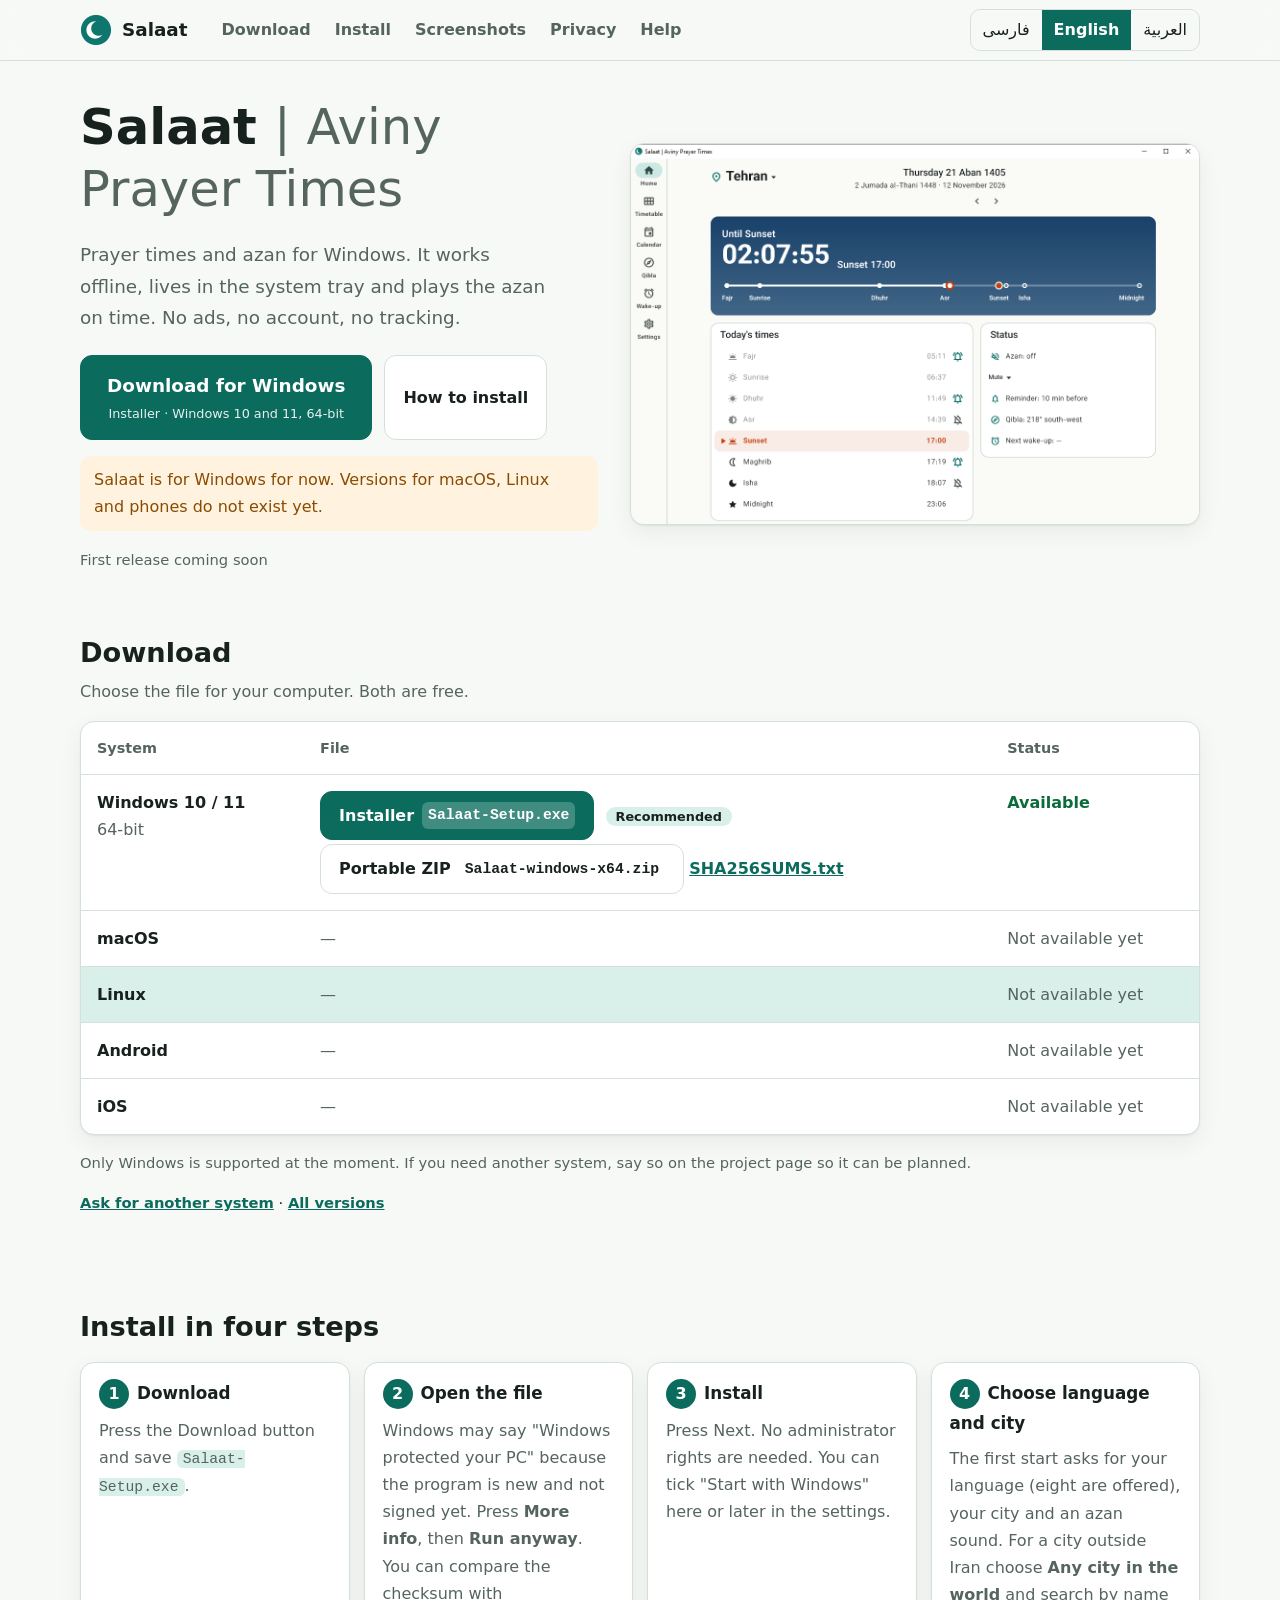
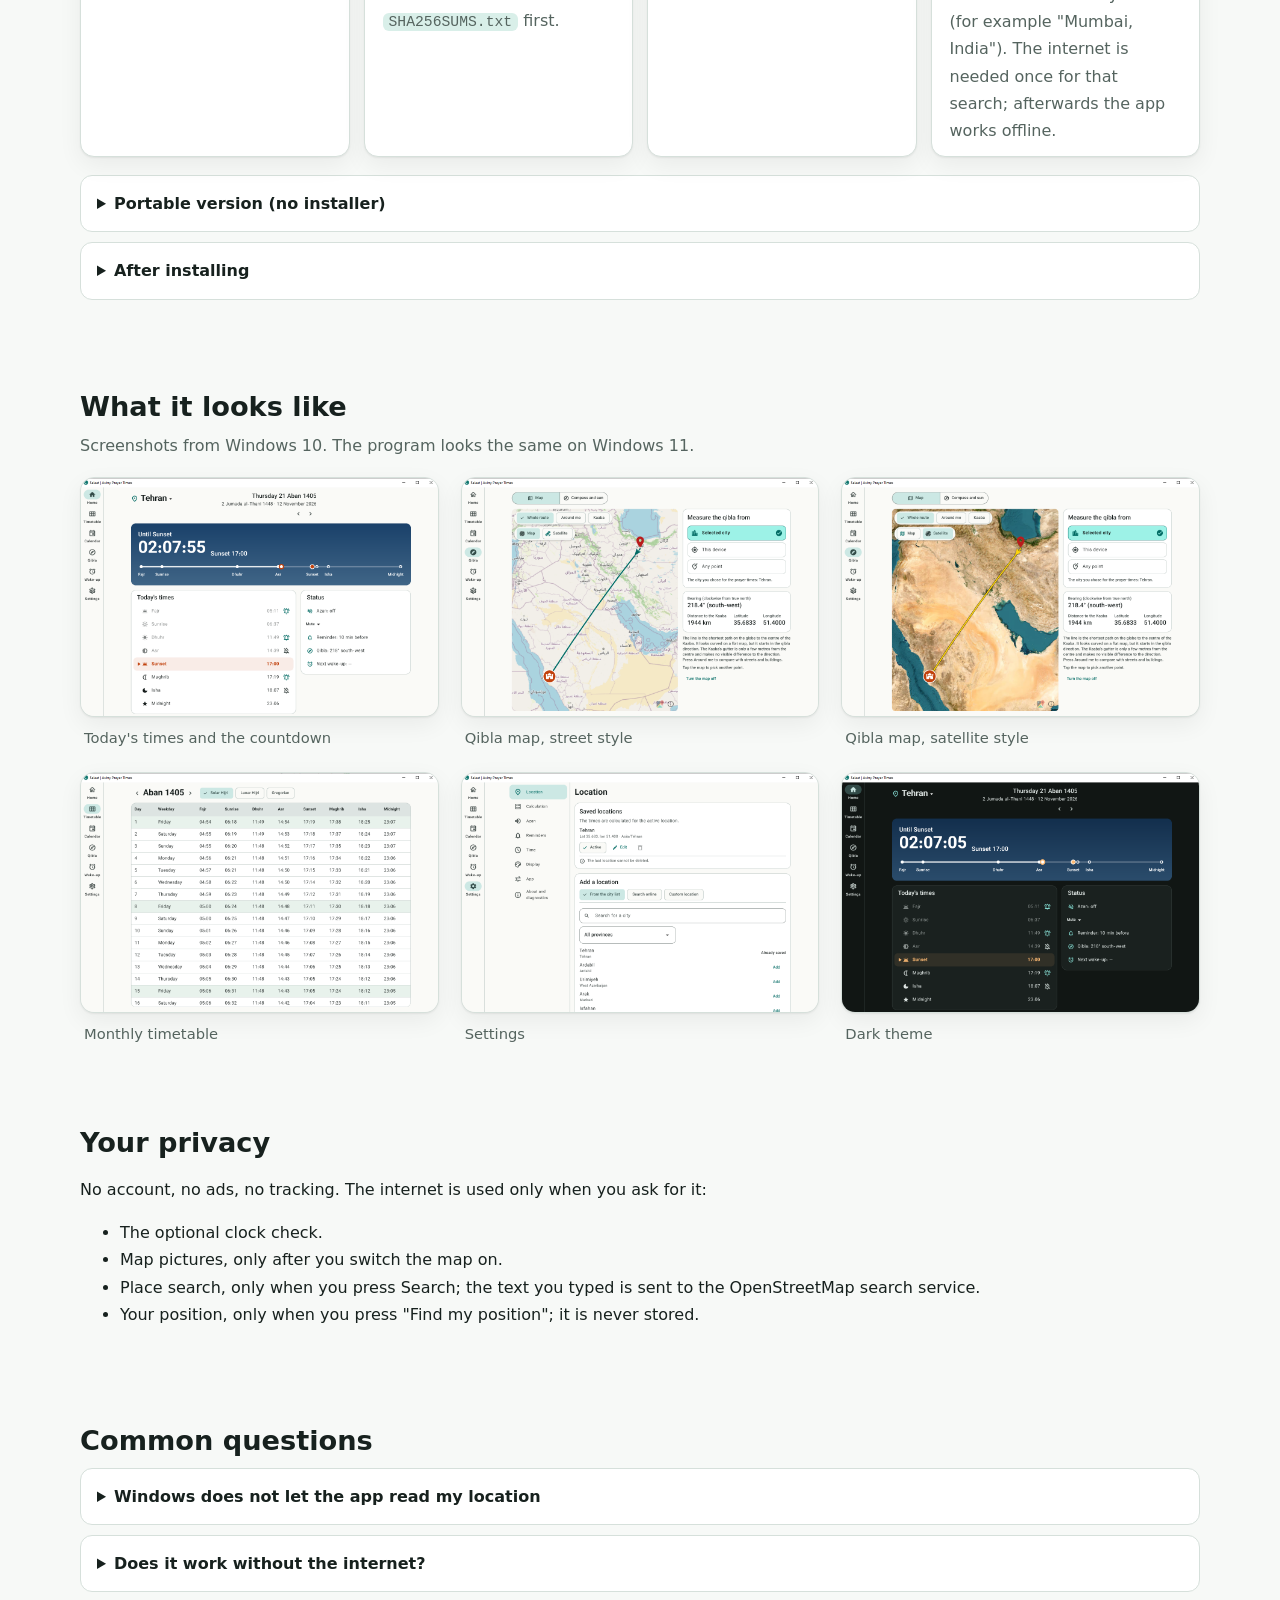
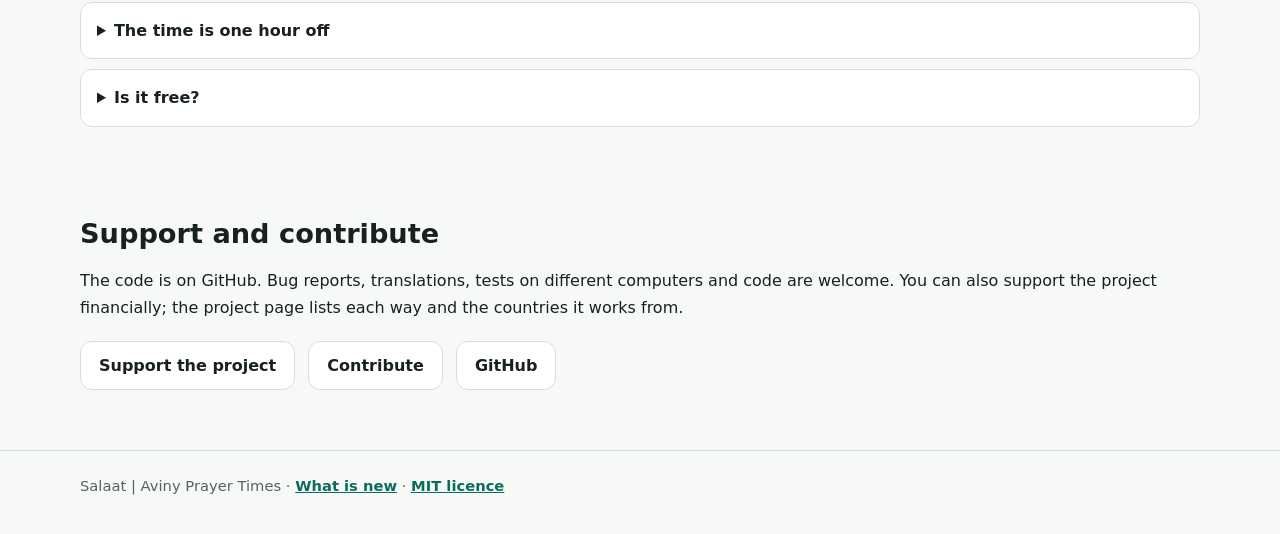
==== site/index.html @ 347e8bc8 "Prepare the first release: place search, eight languages, satellite map, About page, release pipelin" ====
<!doctype html>
<html lang="en" dir="ltr">
<head>
  <meta charset="utf-8">
  <meta name="viewport" content="width=device-width, initial-scale=1">
  <title>Salaat | Aviny Prayer Times</title>
  <meta name="description" content="Prayer times and azan for Windows. Offline, no ads, no account. فارسی · English · العربية">
  <meta name="color-scheme" content="light dark">
  <link rel="icon" href="img/icon.png" type="image/png">
  <link rel="stylesheet" href="style.css">
</head>
<body>
  <header class="top">
    <div class="wrap top-row">
      <a class="brand" href="#top"><img src="img/icon.png" alt="" width="32" height="32"><span>Salaat</span></a>
      <nav aria-label="Sections">
        <a href="#download" data-i18n="nav.download">Download</a>
        <a href="#install" data-i18n="nav.install">Install</a>
        <a href="#screens" data-i18n="nav.screens">Screenshots</a>
        <a href="#privacy" data-i18n="nav.privacy">Privacy</a>
        <a href="#help" data-i18n="nav.help">Help</a>
      </nav>
      <div class="langs" role="group" aria-label="Language">
        <button type="button" data-lang="fa" lang="fa">فارسی</button>
        <button type="button" data-lang="en" lang="en">English</button>
        <button type="button" data-lang="ar" lang="ar">العربية</button>
      </div>
    </div>
  </header>

  <main id="top">
    <section class="hero">
      <div class="wrap hero-grid">
        <div>
          <h1>Salaat <span class="light">| Aviny Prayer Times</span></h1>
          <p class="lead" data-i18n="hero.lead">Prayer times and azan for Windows. It works offline, lives in the system tray and plays the azan on time. No ads, no account, no tracking.</p>
          <div class="cta">
            <a class="btn primary big" id="main-download" href="#download">
              <span id="main-download-label" data-i18n="hero.download">Download for Windows</span>
              <small id="main-download-sub" data-i18n="hero.sub">Installer · Windows 10 and 11, 64-bit</small>
            </a>
            <a class="btn" href="#install" data-i18n="hero.how">How to install</a>
          </div>
          <p class="notice" id="os-note" hidden data-i18n="hero.osnote">Salaat is for Windows for now. Versions for macOS, Linux and phones do not exist yet.</p>
          <p class="meta"><span id="version-line"></span></p>
        </div>
        <figure class="shot hero-shot">
          <img id="hero-image" src="img/home-en.png" alt="" width="1184" height="792">
        </figure>
      </div>
    </section>

    <section id="download" class="wrap">
      <h2 data-i18n="dl.title">Download</h2>
      <p class="sub" data-i18n="dl.sub">Choose the file for your computer. Both are free.</p>
      <div class="table-wrap">
        <table>
          <thead>
            <tr>
              <th data-i18n="dl.os">System</th>
              <th data-i18n="dl.file">File</th>
              <th data-i18n="dl.status">Status</th>
            </tr>
          </thead>
          <tbody>
            <tr class="os-windows">
              <td><strong>Windows 10 / 11</strong><br><span class="muted">64-bit</span></td>
              <td>
                <a class="btn primary" data-asset="Salaat-Setup.exe" href="#"><span data-i18n="dl.installer">Installer</span> <code>Salaat-Setup.exe</code></a>
                <span class="tag" data-i18n="dl.recommended">Recommended</span><br>
                <a class="btn" data-asset="Salaat-windows-x64.zip" href="#"><span data-i18n="dl.portable">Portable ZIP</span> <code>Salaat-windows-x64.zip</code></a>
                <a class="link" data-asset="SHA256SUMS.txt" href="#">SHA256SUMS.txt</a>
              </td>
              <td><span class="ok" data-i18n="dl.available">Available</span></td>
            </tr>
            <tr class="os-mac"><td><strong>macOS</strong></td><td class="muted">—</td><td><span class="soon" data-i18n="dl.soon">Not available yet</span></td></tr>
            <tr class="os-linux"><td><strong>Linux</strong></td><td class="muted">—</td><td><span class="soon" data-i18n="dl.soon2">Not available yet</span></td></tr>
            <tr class="os-android"><td><strong>Android</strong></td><td class="muted">—</td><td><span class="soon" data-i18n="dl.soon3">Not available yet</span></td></tr>
            <tr class="os-ios"><td><strong>iOS</strong></td><td class="muted">—</td><td><span class="soon" data-i18n="dl.soon4">Not available yet</span></td></tr>
          </tbody>
        </table>
      </div>
      <p class="muted small" data-i18n="dl.note">Only Windows is supported at the moment. If you need another system, say so on the project page so it can be planned.</p>
      <p class="small"><a class="link" href="https://github.com/Amin-Mashayekhan/Salaat-Aviny-Prayer-Times/issues" data-i18n="dl.request">Ask for another system</a> ·
        <a class="link" href="https://github.com/Amin-Mashayekhan/Salaat-Aviny-Prayer-Times/releases" data-i18n="dl.all">All versions</a></p>
    </section>

    <section id="install" class="wrap">
      <h2 data-i18n="in.title">Install in four steps</h2>
      <ol class="steps">
        <li><strong data-i18n="in.s1t">Download</strong><p data-i18n="in.s1">Press the Download button and save <code>Salaat-Setup.exe</code>.</p></li>
        <li><strong data-i18n="in.s2t">Open the file</strong><p data-i18n="in.s2">Windows may say "Windows protected your PC" because the program is new and not signed yet. Press <b>More info</b>, then <b>Run anyway</b>. You can compare the checksum with <code>SHA256SUMS.txt</code> first.</p></li>
        <li><strong data-i18n="in.s3t">Install</strong><p data-i18n="in.s3">Press Next. No administrator rights are needed. You can tick "Start with Windows" here or later in the settings.</p></li>
        <li><strong data-i18n="in.s4t">Choose language and city</strong><p data-i18n="in.s4">The first start asks for your language (eight are offered), your city and an azan sound. For a city outside Iran choose <b>Any city in the world</b> and search by name (for example "Mumbai, India"). The internet is needed once for that search; afterwards the app works offline.</p></li>
      </ol>
      <details class="more">
        <summary data-i18n="in.portable">Portable version (no installer)</summary>
        <p data-i18n="in.portablebody">Download <code>Salaat-windows-x64.zip</code>, extract it to any folder and run <code>salaat.exe</code>. Settings are kept in <code>%APPDATA%\Salaat\Salaat</code>.</p>
      </details>
      <details class="more">
        <summary data-i18n="in.after">After installing</summary>
        <ul data-i18n-html="in.afterlist">
          <li>The tray icon (near the clock) keeps Salaat running. Close the window and it stays there to play the azan.</li>
          <li>Qibla page: the map shows the shortest path to the Kaaba, in street or satellite style. The compass tab works without the internet.</li>
          <li>To uninstall: Settings > Apps > Salaat. You are asked whether to keep your settings.</li>
        </ul>
      </details>
    </section>

    <section id="screens" class="wrap">
      <h2 data-i18n="sc.title">What it looks like</h2>
      <p class="sub" data-i18n="sc.sub">Screenshots from Windows 10. The program looks the same on Windows 11.</p>
      <div class="gallery" id="gallery"></div>
    </section>

    <section id="privacy" class="wrap">
      <h2 data-i18n="pv.title">Your privacy</h2>
      <p data-i18n="pv.lead">No account, no ads, no tracking. The internet is used only when you ask for it:</p>
      <ul data-i18n-html="pv.list">
        <li>The optional clock check.</li>
        <li>Map pictures, only after you switch the map on.</li>
        <li>Place search, only when you press Search; the text you typed is sent to OpenStreetMap's search service.</li>
        <li>Your position, only when you press "Find my position"; it is never stored.</li>
      </ul>
    </section>

    <section id="help" class="wrap">
      <h2 data-i18n="hp.title">Common questions</h2>
      <details class="more"><summary data-i18n="hp.q1">Windows does not let the app read my location</summary>
        <p data-i18n="hp.a1">Open Settings > Privacy and security > Location. Turn on <b>Location services</b> and <b>Let desktop apps access your location</b> (Windows 10: Allow desktop apps to access your location). The app has a button that opens this page.</p></details>
      <details class="more"><summary data-i18n="hp.q2">Does it work without the internet?</summary>
        <p data-i18n="hp.a2">Yes. Times, azan, calendars and the compass work offline. Only the map pictures and the place search need the internet.</p></details>
      <details class="more"><summary data-i18n="hp.q3">The time is one hour off</summary>
        <p data-i18n="hp.a3">Iran has had no daylight saving since 2022 and the app never adds an hour on its own. Check that the Windows time zone is right and open Settings > Time in the app for details.</p></details>
      <details class="more"><summary data-i18n="hp.q4">Is it free?</summary>
        <p data-i18n="hp.a4">Yes, and nothing is locked. If you want to support the work, the About page of the app and the project page explain how.</p></details>
    </section>

    <section class="wrap support">
      <h2 data-i18n="sp.title">Support and contribute</h2>
      <p data-i18n="sp.body">The code is on GitHub. Bug reports, translations, tests on different computers and code are welcome. You can also support the project financially; the project page lists each way and the countries it works from.</p>
      <p><a class="btn" href="https://github.com/Amin-Mashayekhan/Salaat-Aviny-Prayer-Times#support-the-project" data-i18n="sp.support">Support the project</a>
         <a class="btn" href="https://github.com/Amin-Mashayekhan/Salaat-Aviny-Prayer-Times/blob/main/CONTRIBUTING.md" data-i18n="sp.contribute">Contribute</a>
         <a class="btn" href="https://github.com/Amin-Mashayekhan/Salaat-Aviny-Prayer-Times" >GitHub</a></p>
    </section>
  </main>

  <footer class="foot">
    <div class="wrap">
      <span>Salaat | Aviny Prayer Times</span> ·
      <a class="link" href="https://github.com/Amin-Mashayekhan/Salaat-Aviny-Prayer-Times/blob/main/CHANGELOG.md" data-i18n="ft.changes">What is new</a> ·
      <a class="link" href="https://github.com/Amin-Mashayekhan/Salaat-Aviny-Prayer-Times/blob/main/LICENSE" data-i18n="ft.licence">MIT licence</a>
    </div>
  </footer>

  <script src="strings.js"></script>
  <script src="app.js"></script>
</body>
</html>
---- site/style.css ----
:root {
  --bg: #f7f9f7;
  --card: #ffffff;
  --text: #17211e;
  --muted: #55645f;
  --line: #d6e0db;
  --brand: #0b6b5d;
  --brand-ink: #ffffff;
  --brand-soft: #d9efe9;
  --warn: #8a4b00;
  --warn-bg: #fff3e0;
  --ok: #0b6b3a;
  --radius: 14px;
  --shadow: 0 1px 2px rgba(0, 0, 0, .06), 0 8px 24px rgba(0, 0, 0, .06);
}

@media (prefers-color-scheme: dark) {
  :root {
    --bg: #101614;
    --card: #17201d;
    --text: #e8f0ed;
    --muted: #a3b3ad;
    --line: #2a3733;
    --brand: #4fc3ae;
    --brand-ink: #06201b;
    --brand-soft: #1d3a34;
    --warn: #ffcc80;
    --warn-bg: #3a2a10;
    --ok: #7ee2a8;
    --shadow: 0 1px 2px rgba(0, 0, 0, .5), 0 8px 24px rgba(0, 0, 0, .35);
  }
}

* { box-sizing: border-box; }
html { scroll-behavior: smooth; scroll-padding-top: 76px; }
body {
  margin: 0;
  background: var(--bg);
  color: var(--text);
  font: 16px/1.7 "Segoe UI", Tahoma, "Noto Sans Arabic", "Noto Sans", system-ui, sans-serif;
  -webkit-text-size-adjust: 100%;
}
.wrap { width: min(1120px, 100% - 32px); margin-inline: auto; }
a { color: var(--brand); }
code { background: var(--brand-soft); padding: 1px 6px; border-radius: 6px; font-size: .92em; direction: ltr; unicode-bidi: isolate; }
h1, h2 { line-height: 1.25; }
h1 { font-size: clamp(2rem, 5vw, 3.1rem); margin: 0 0 12px; }
h1 .light { font-weight: 400; color: var(--muted); }
h2 { font-size: 1.7rem; margin: 0 0 8px; }
section { padding: 40px 0; }
.sub { color: var(--muted); margin-top: 0; }
.muted { color: var(--muted); }
.small { font-size: .92rem; }
.link { font-weight: 600; }

/* header */
.top { position: sticky; top: 0; z-index: 10; background: color-mix(in srgb, var(--bg) 88%, transparent); backdrop-filter: blur(8px); border-bottom: 1px solid var(--line); }
.top-row { display: flex; align-items: center; gap: 16px; min-height: 60px; flex-wrap: wrap; }
.brand { display: inline-flex; align-items: center; gap: 10px; font-weight: 700; text-decoration: none; color: var(--text); font-size: 1.15rem; }
.top nav { display: flex; gap: 4px; flex-wrap: wrap; margin-inline-start: 8px; }
.top nav a { padding: 6px 10px; border-radius: 8px; text-decoration: none; color: var(--muted); font-weight: 600; }
.top nav a:hover { background: var(--brand-soft); color: var(--text); }
.langs { margin-inline-start: auto; display: flex; border: 1px solid var(--line); border-radius: 10px; overflow: hidden; }
.langs button { font: inherit; border: 0; background: transparent; color: var(--text); padding: 6px 12px; cursor: pointer; }
.langs button[aria-pressed="true"] { background: var(--brand); color: var(--brand-ink); font-weight: 700; }
.langs button:focus-visible, .btn:focus-visible, a:focus-visible, summary:focus-visible { outline: 3px solid var(--brand); outline-offset: 2px; }

/* hero */
.hero { padding: 36px 0 24px; }
.hero-grid { display: grid; grid-template-columns: 1fr 1.1fr; gap: 32px; align-items: center; }
.lead { font-size: 1.15rem; color: var(--muted); max-width: 40ch; }
.cta { display: flex; flex-wrap: wrap; gap: 12px; margin: 22px 0 10px; }
.btn { display: inline-flex; flex-direction: column; align-items: center; justify-content: center; gap: 2px; padding: 10px 18px; border-radius: 12px; border: 1px solid var(--line); background: var(--card); color: var(--text); text-decoration: none; font-weight: 600; min-height: 44px; }
.btn:hover { border-color: var(--brand); }
.btn.primary { background: var(--brand); color: var(--brand-ink); border-color: var(--brand); }
.btn.big { padding: 14px 26px; font-size: 1.15rem; }
.btn small { font-weight: 400; opacity: .9; font-size: .8rem; }
.btn code { background: rgba(255, 255, 255, .22); color: inherit; }
.notice { background: var(--warn-bg); color: var(--warn); padding: 10px 14px; border-radius: 10px; }
.meta { color: var(--muted); font-size: .92rem; margin: 6px 0 0; }
.shot { margin: 0; }
.shot img { width: 100%; height: auto; display: block; border-radius: var(--radius); border: 1px solid var(--line); box-shadow: var(--shadow); background: var(--card); }
.shot figcaption { color: var(--muted); font-size: .92rem; padding: 8px 4px 0; }

/* download table */
.table-wrap { overflow-x: auto; background: var(--card); border: 1px solid var(--line); border-radius: var(--radius); box-shadow: var(--shadow); }
table { border-collapse: collapse; width: 100%; min-width: 560px; }
th, td { padding: 14px 16px; text-align: start; vertical-align: top; border-bottom: 1px solid var(--line); }
tbody tr:last-child td { border-bottom: 0; }
th { color: var(--muted); font-size: .9rem; }
tr.me { background: var(--brand-soft); }
td .btn { flex-direction: row; gap: 8px; margin: 2px 0; }
.tag { background: var(--brand-soft); color: var(--text); border-radius: 999px; padding: 2px 10px; font-size: .8rem; font-weight: 700; margin-inline-start: 6px; }
.ok { color: var(--ok); font-weight: 700; }
.soon { color: var(--muted); }

/* install */
.steps { list-style: none; counter-reset: s; padding: 0; margin: 18px 0; display: grid; gap: 14px; grid-template-columns: repeat(auto-fit, minmax(240px, 1fr)); }
.steps li { counter-increment: s; background: var(--card); border: 1px solid var(--line); border-radius: var(--radius); padding: 16px 18px 12px; position: relative; box-shadow: var(--shadow); }
.steps li::before { content: counter(s); display: inline-grid; place-items: center; width: 30px; height: 30px; border-radius: 50%; background: var(--brand); color: var(--brand-ink); font-weight: 700; margin-inline-end: 8px; }
.steps strong { font-size: 1.05rem; }
.steps p { margin: 8px 0 0; color: var(--muted); }
details.more { background: var(--card); border: 1px solid var(--line); border-radius: 12px; padding: 4px 16px; margin: 10px 0; }
details.more summary { cursor: pointer; font-weight: 700; padding: 10px 0; }
details.more p, details.more ul { margin: 0 0 12px; color: var(--muted); }

/* gallery */
.gallery { display: grid; grid-template-columns: repeat(auto-fill, minmax(320px, 1fr)); gap: 22px; margin-top: 18px; }

.support { text-align: start; }
.support .btn { display: inline-flex; flex-direction: row; margin: 4px 4px 4px 0; margin-inline: 0 8px; }
.foot { border-top: 1px solid var(--line); padding: 22px 0 36px; color: var(--muted); font-size: .92rem; }

@media (max-width: 820px) {
  .hero-grid { grid-template-columns: 1fr; }
  .top-row { padding-block: 8px; }
  .top nav { order: 3; width: 100%; margin: 0; }
  .gallery { grid-template-columns: 1fr; }
}
@media (prefers-reduced-motion: reduce) { html { scroll-behavior: auto; } }
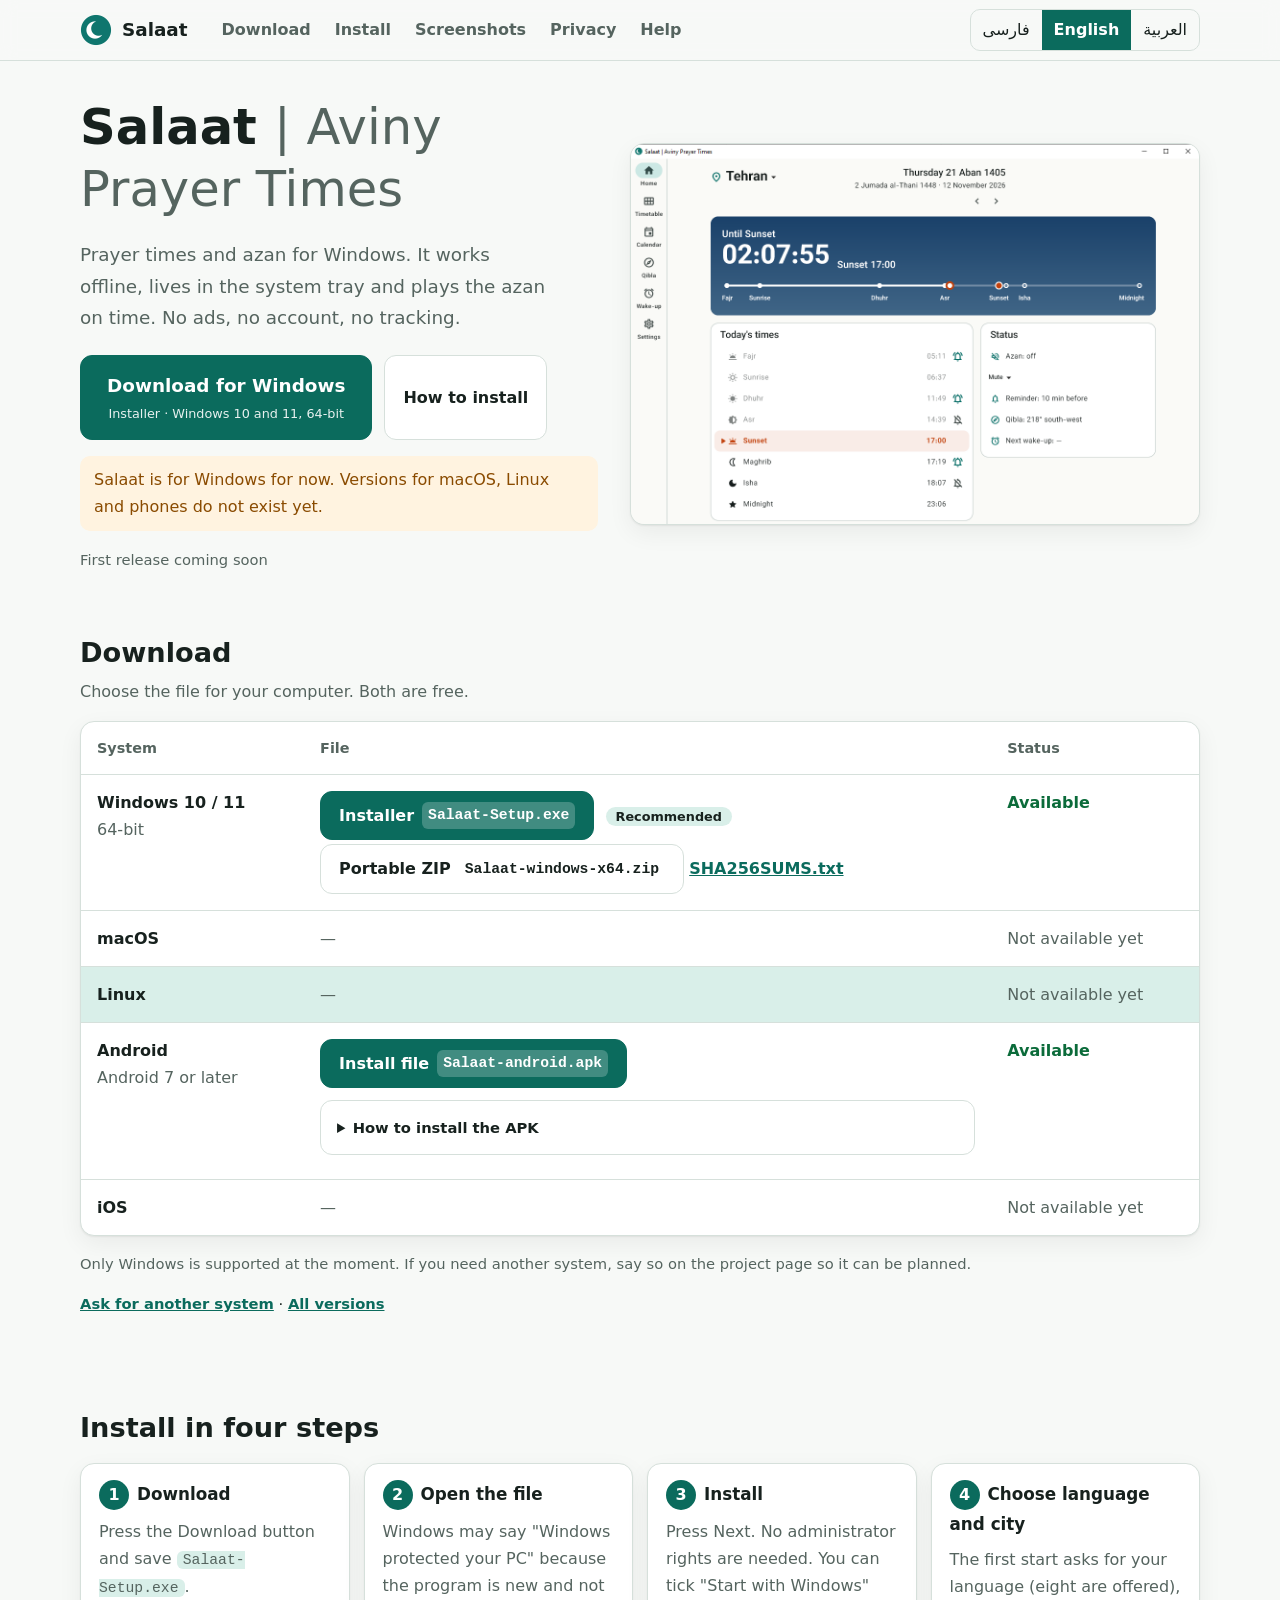
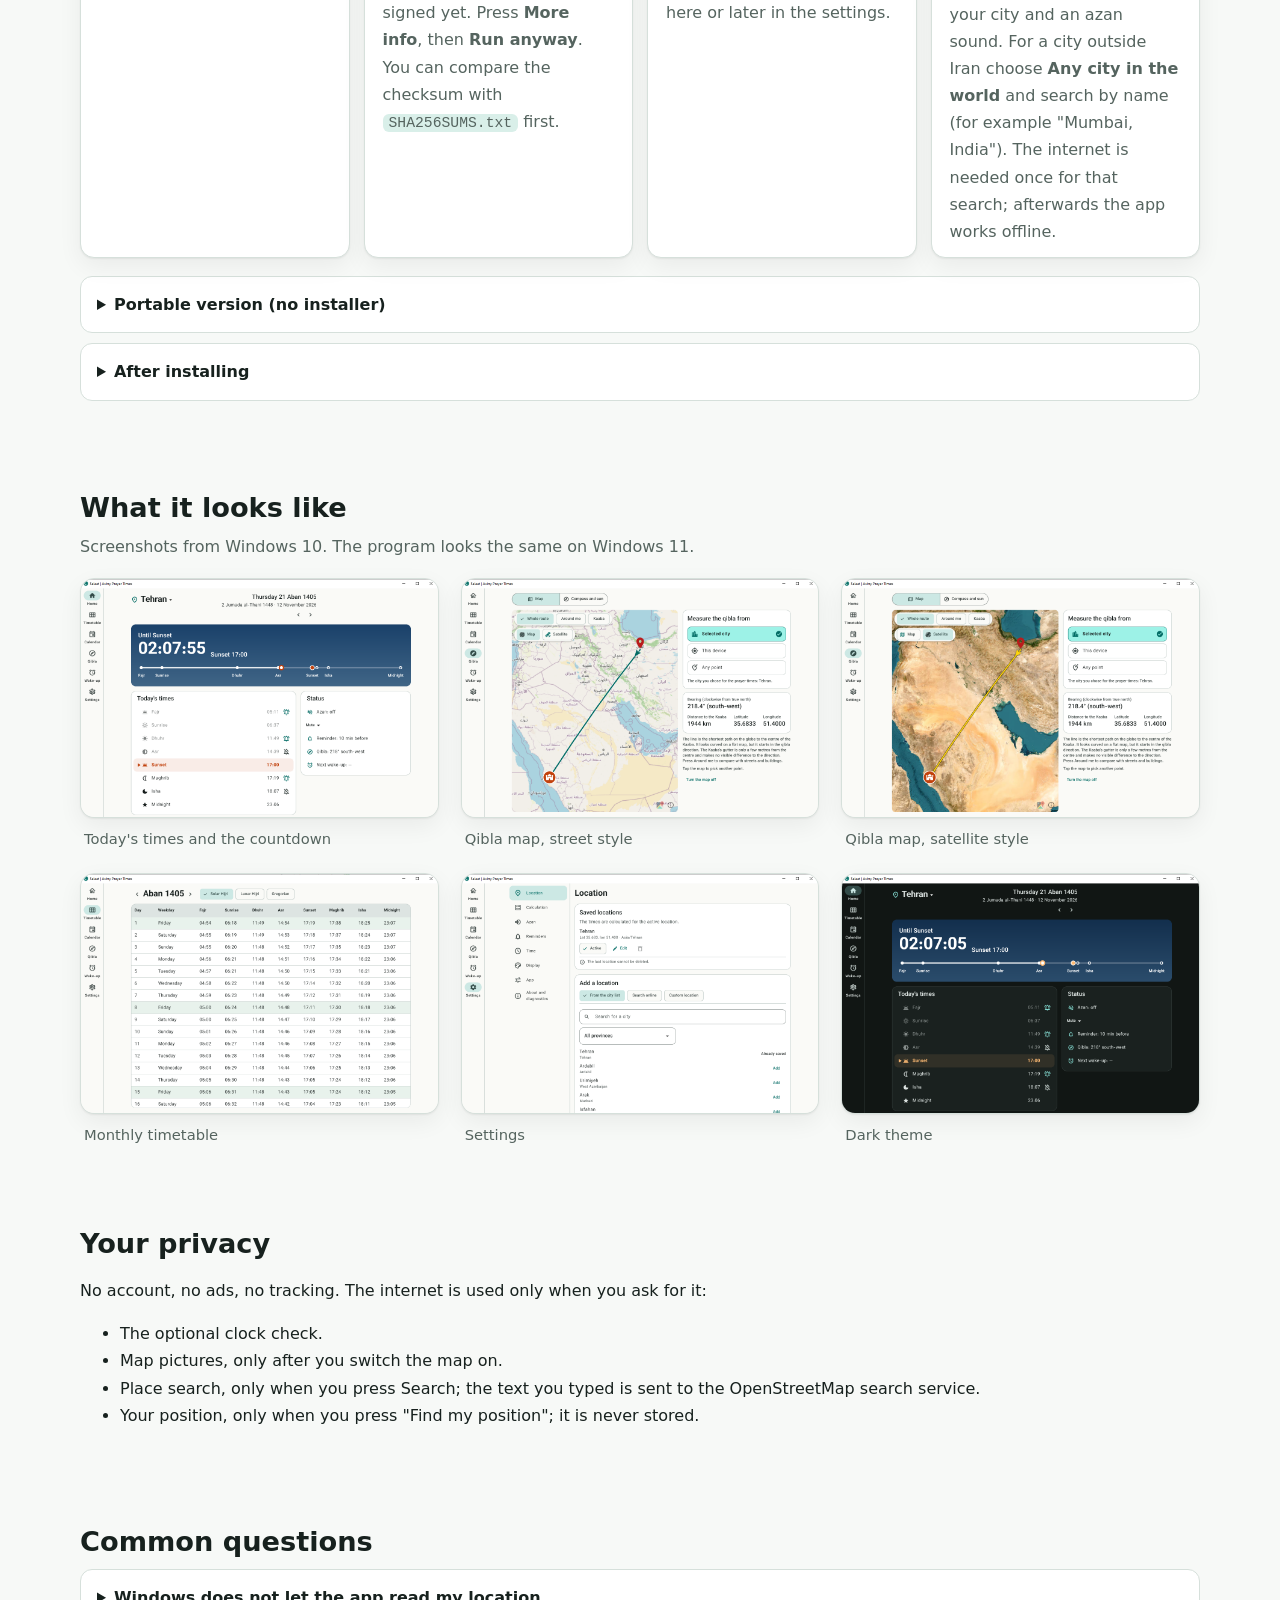
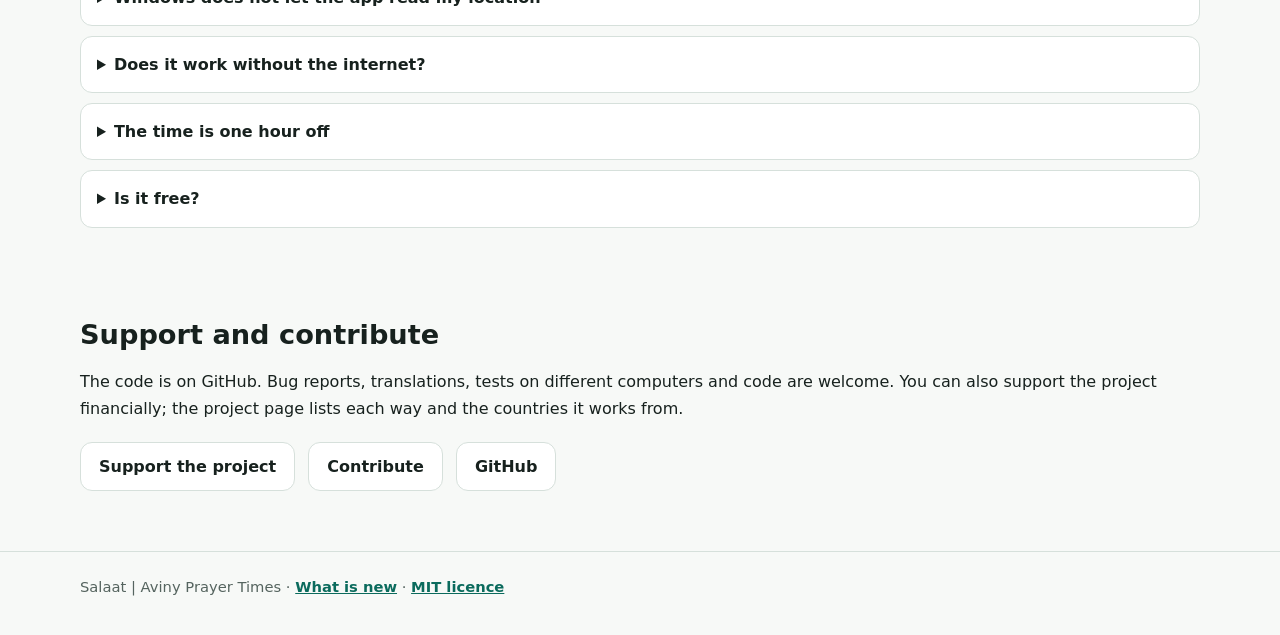
==== commit 18ca5b3e: "feat(android): Android app with system-scheduled azan and phone layout - Android runner (app id app." ====
--- a/site/index.html
+++ b/site/index.html
@@ -63,7 +63,7 @@
             </tr>
           </thead>
           <tbody>
-            <tr class="os-windows">
+            <tr class="os-windows" data-needs="Salaat-Setup.exe">
               <td><strong>Windows 10 / 11</strong><br><span class="muted">64-bit</span></td>
               <td>
                 <a class="btn primary" data-asset="Salaat-Setup.exe" href="#"><span data-i18n="dl.installer">Installer</span> <code>Salaat-Setup.exe</code></a>
@@ -75,7 +75,18 @@
             </tr>
             <tr class="os-mac"><td><strong>macOS</strong></td><td class="muted">—</td><td><span class="soon" data-i18n="dl.soon">Not available yet</span></td></tr>
             <tr class="os-linux"><td><strong>Linux</strong></td><td class="muted">—</td><td><span class="soon" data-i18n="dl.soon2">Not available yet</span></td></tr>
-            <tr class="os-android"><td><strong>Android</strong></td><td class="muted">—</td><td><span class="soon" data-i18n="dl.soon3">Not available yet</span></td></tr>
+            <tr class="os-android" data-needs="Salaat-android.apk">
+              <td><strong>Android</strong><br><span class="muted" data-i18n="dl.androidver">Android 7 or later</span></td>
+              <td class="when-available">
+                <a class="btn primary" data-asset="Salaat-android.apk" href="#"><span data-i18n="dl.apk">Install file</span> <code>Salaat-android.apk</code></a>
+                <details class="more small-more">
+                  <summary data-i18n="dl.apkhow">How to install the APK</summary>
+                  <p data-i18n="dl.apkhowbody">Open the downloaded file on the phone. Android asks to allow installing apps from your browser or file manager: allow it once, then press Install. On first start, allow notifications so the azan can sound while the app is closed, and allow "Alarms &amp; reminders" when the app asks, so it comes at the exact minute.</p>
+                </details>
+              </td>
+              <td class="when-missing muted">—</td>
+              <td><span class="ok when-available" data-i18n="dl.available2">Available</span><span class="soon when-missing" data-i18n="dl.soon3">Not available yet</span></td>
+            </tr>
             <tr class="os-ios"><td><strong>iOS</strong></td><td class="muted">—</td><td><span class="soon" data-i18n="dl.soon4">Not available yet</span></td></tr>
           </tbody>
         </table>
--- a/site/style.css
+++ b/site/style.css
@@ -92,6 +92,12 @@
 td .btn { flex-direction: row; gap: 8px; margin: 2px 0; }
 .tag { background: var(--brand-soft); color: var(--text); border-radius: 999px; padding: 2px 10px; font-size: .8rem; font-weight: 700; margin-inline-start: 6px; }
 .ok { color: var(--ok); font-weight: 700; }
+/* A row shows its download only when the latest release has the file. */
+tr[data-needs] .when-missing { display: none; }
+tr.missing .when-available { display: none; }
+tr.missing td.when-missing { display: table-cell; }
+tr.missing span.when-missing { display: inline; }
+.small-more { margin: 8px 0 0; padding: 0 12px; font-size: .92rem; }
 .soon { color: var(--muted); }
 
 /* install */
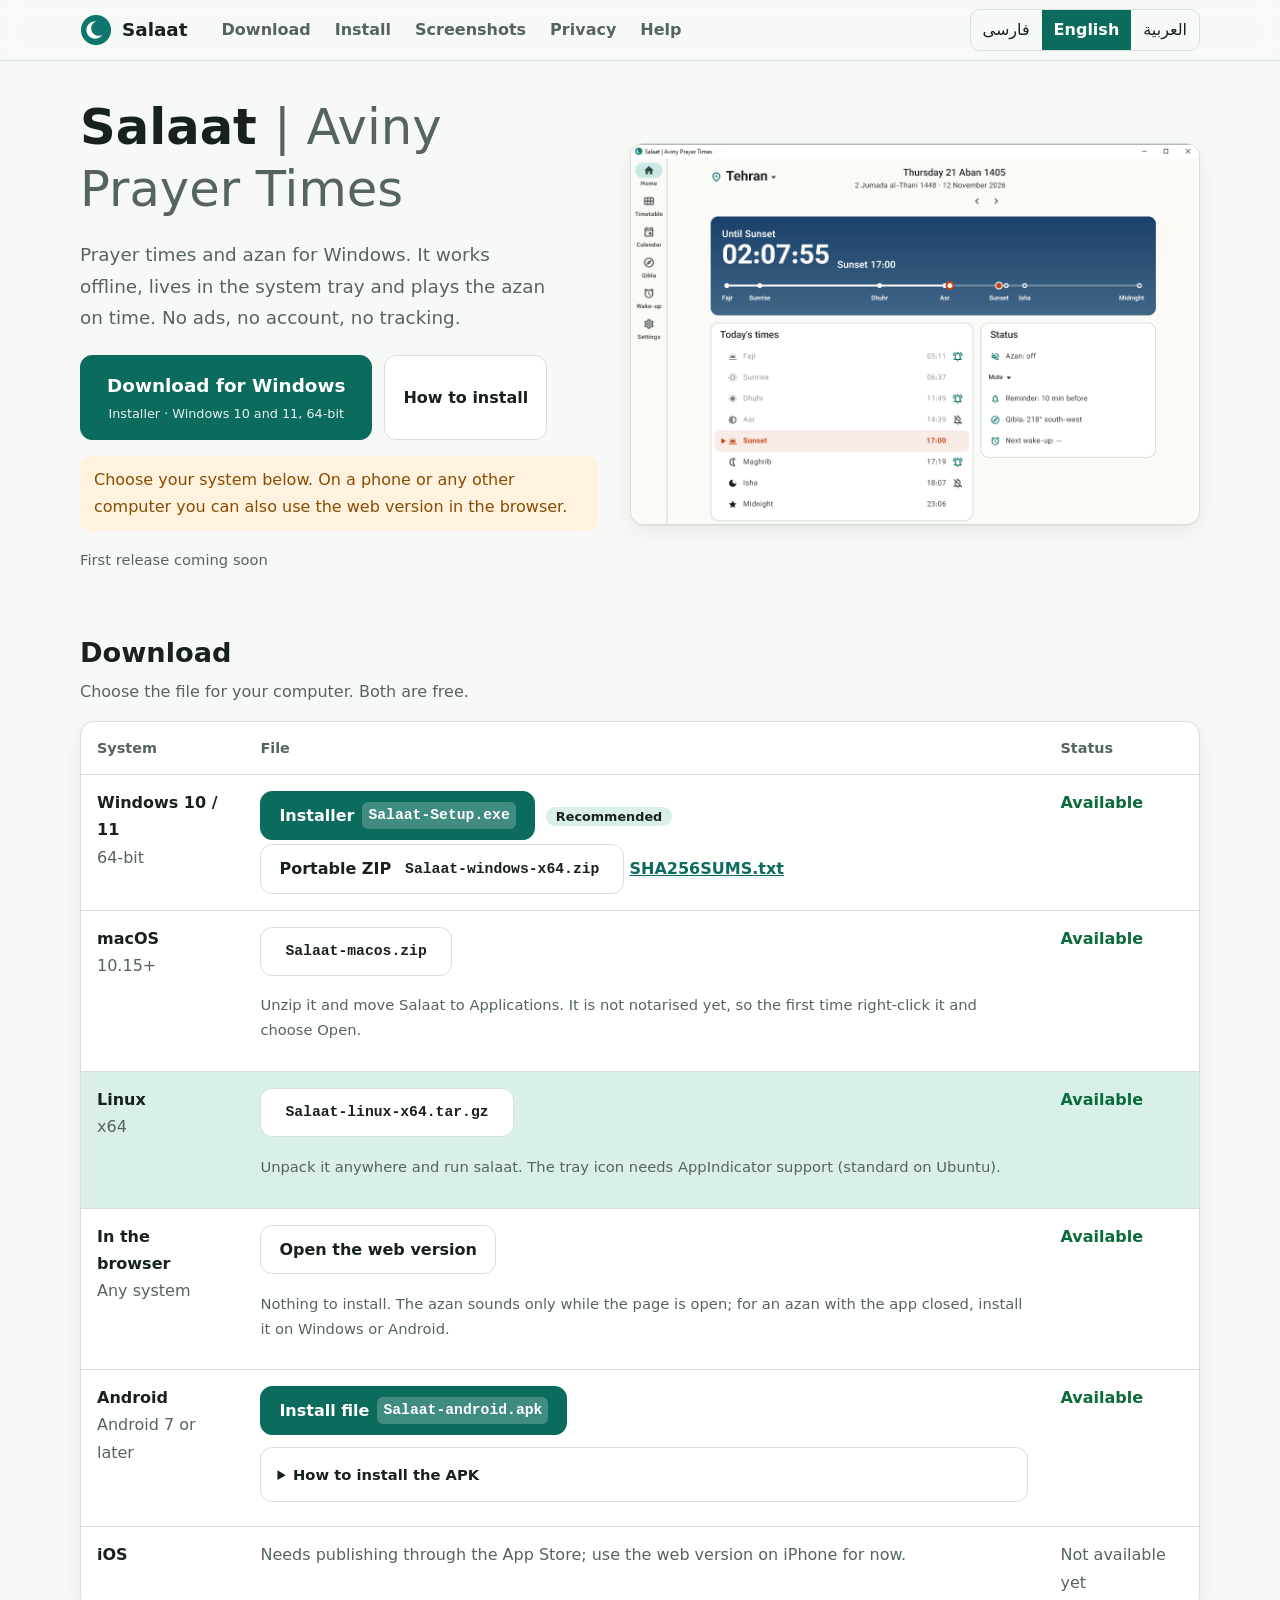
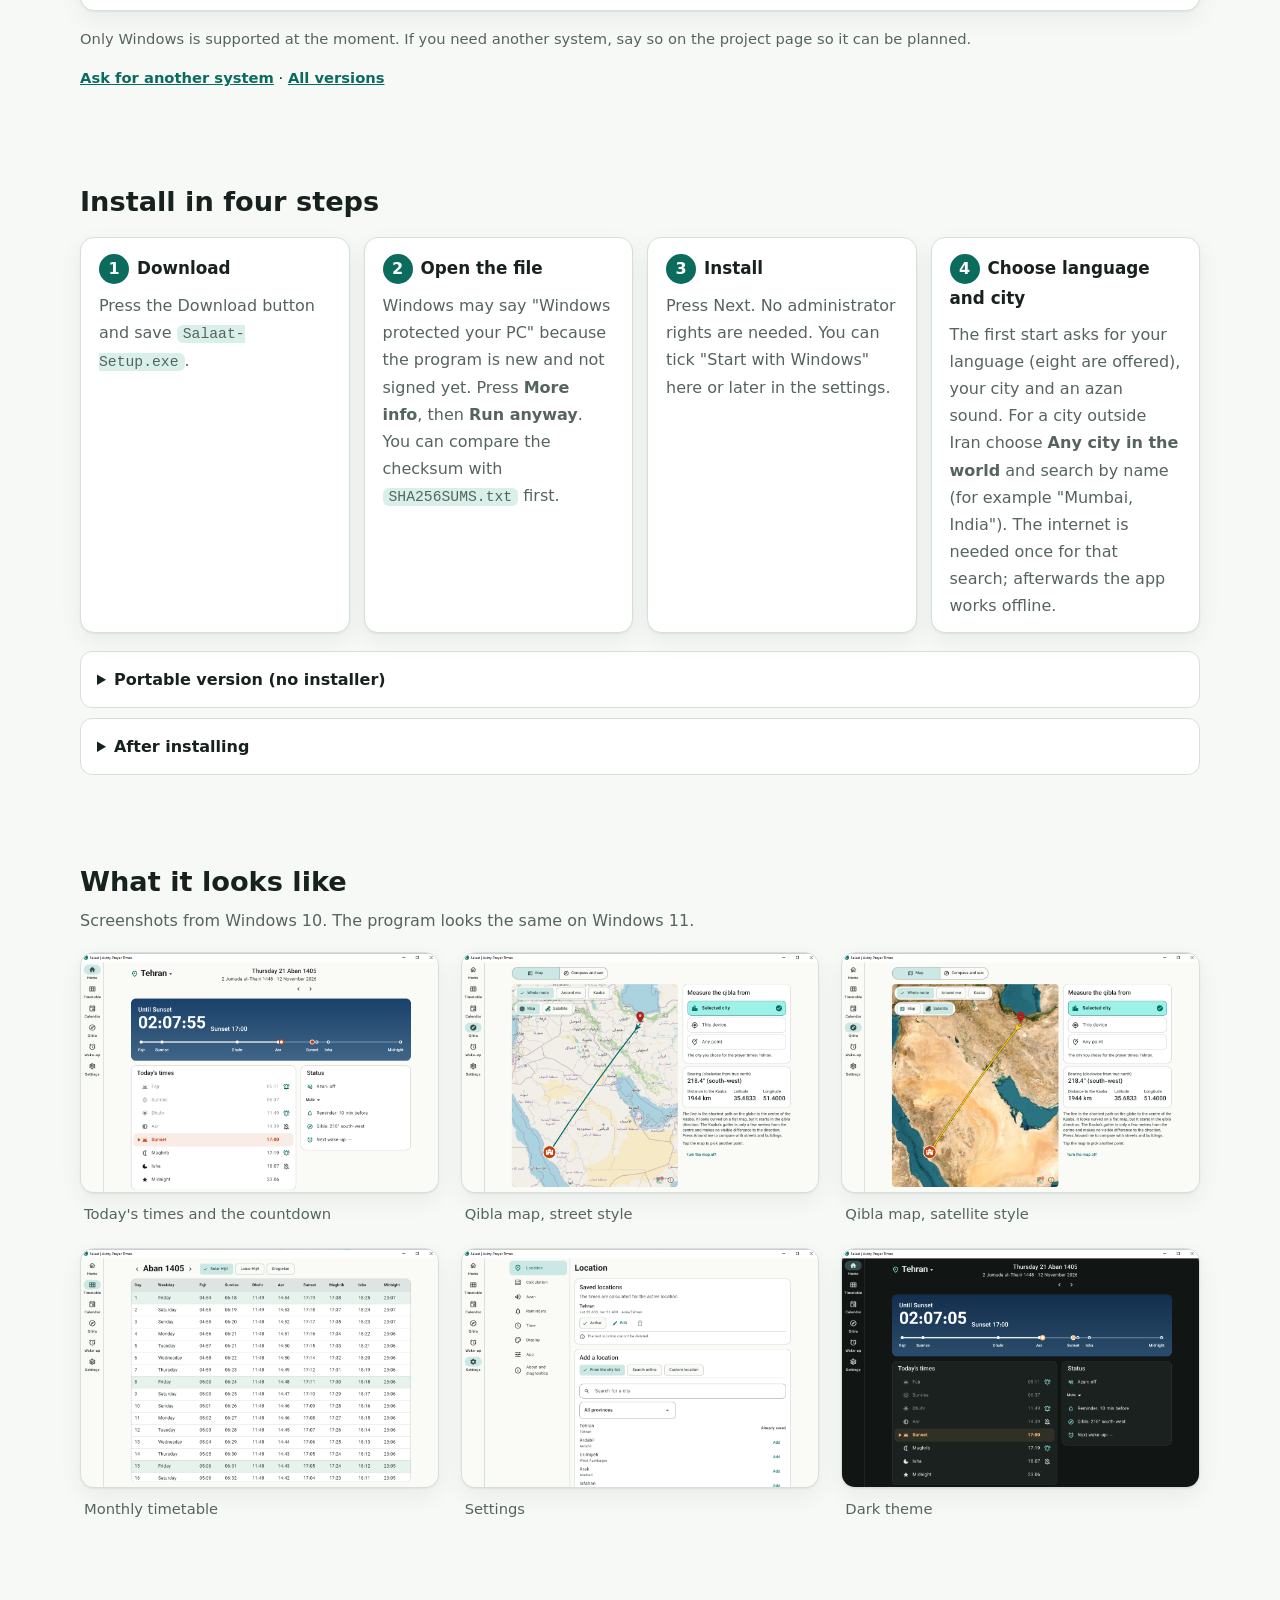
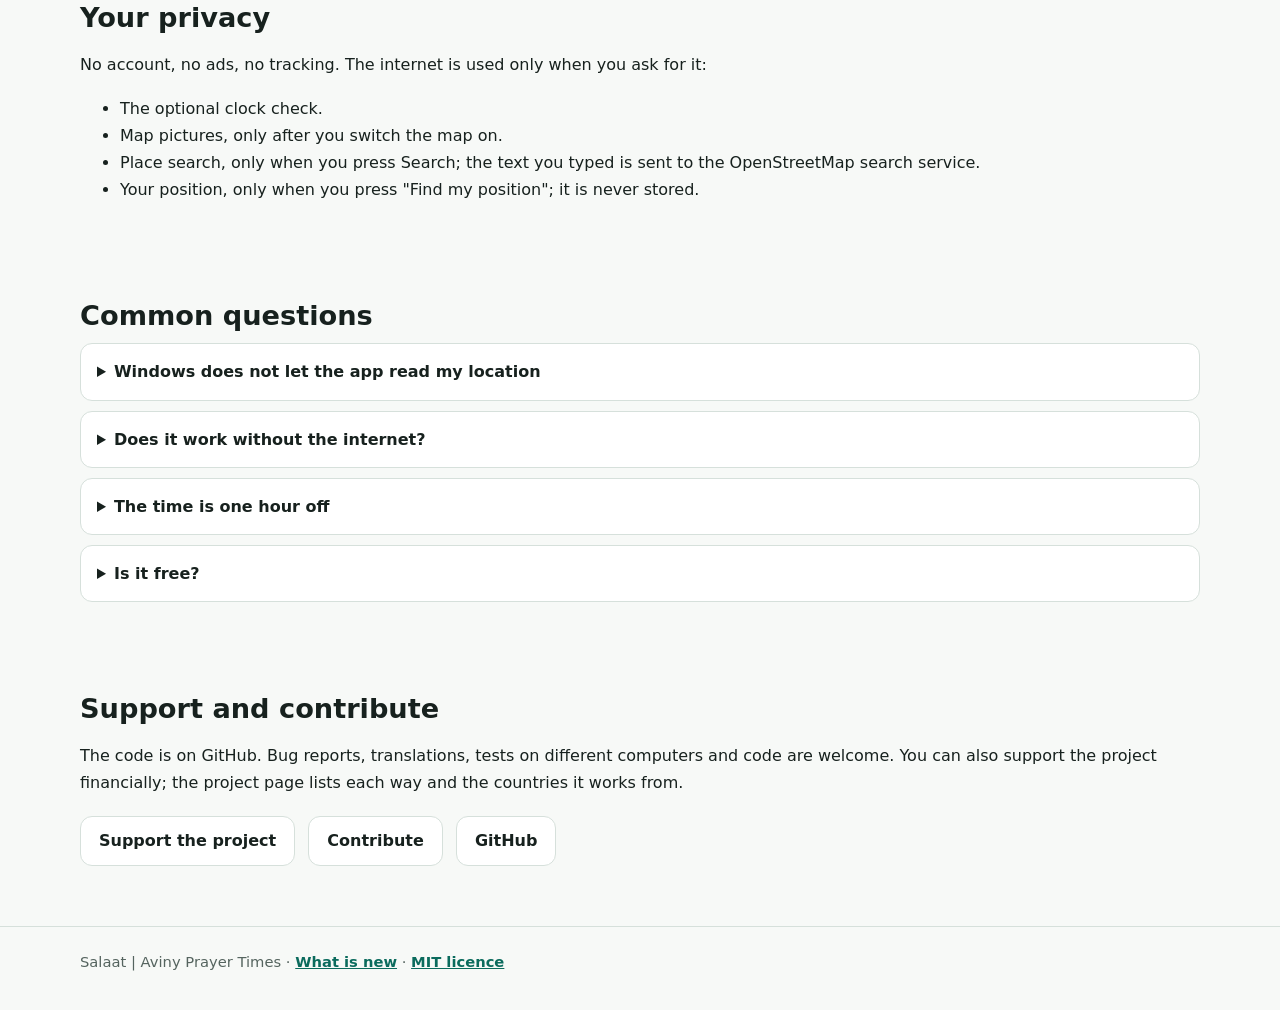
==== commit 63812b34: "Add Linux, macOS, web and iOS builds; polish the Android start - Linux and macOS desktop runners (wi" ====
--- a/site/index.html
+++ b/site/index.html
@@ -73,8 +73,32 @@
               </td>
               <td><span class="ok" data-i18n="dl.available">Available</span></td>
             </tr>
-            <tr class="os-mac"><td><strong>macOS</strong></td><td class="muted">—</td><td><span class="soon" data-i18n="dl.soon">Not available yet</span></td></tr>
-            <tr class="os-linux"><td><strong>Linux</strong></td><td class="muted">—</td><td><span class="soon" data-i18n="dl.soon2">Not available yet</span></td></tr>
+            <tr class="os-mac" data-needs="Salaat-macos.zip">
+              <td><strong>macOS</strong><br><span class="muted">10.15+</span></td>
+              <td class="when-available">
+                <a class="btn" data-asset="Salaat-macos.zip" href="#"><code>Salaat-macos.zip</code></a>
+                <p class="muted small" data-i18n="dl.machow">Unzip it and move Salaat to Applications. It is not notarised yet, so the first time right-click it and choose Open.</p>
+              </td>
+              <td class="when-missing muted">—</td>
+              <td><span class="ok when-available" data-i18n="dl.available3">Available</span><span class="soon when-missing" data-i18n="dl.soon">Not available yet</span></td>
+            </tr>
+            <tr class="os-linux" data-needs="Salaat-linux-x64.tar.gz">
+              <td><strong>Linux</strong><br><span class="muted">x64</span></td>
+              <td class="when-available">
+                <a class="btn" data-asset="Salaat-linux-x64.tar.gz" href="#"><code>Salaat-linux-x64.tar.gz</code></a>
+                <p class="muted small" data-i18n="dl.linuxhow">Unpack it anywhere and run salaat. The tray icon needs AppIndicator support (standard on Ubuntu).</p>
+              </td>
+              <td class="when-missing muted">—</td>
+              <td><span class="ok when-available" data-i18n="dl.available4">Available</span><span class="soon when-missing" data-i18n="dl.soon2">Not available yet</span></td>
+            </tr>
+            <tr class="os-web">
+              <td><strong data-i18n="dl.webname">In the browser</strong><br><span class="muted" data-i18n="dl.webany">Any system</span></td>
+              <td>
+                <a class="btn" href="app/" data-i18n="dl.webopen">Open the web version</a>
+                <p class="muted small" data-i18n="dl.webnote">Nothing to install. The azan sounds only while the page is open; for an azan with the app closed, install it on Windows or Android.</p>
+              </td>
+              <td><span class="ok" data-i18n="dl.available5">Available</span></td>
+            </tr>
             <tr class="os-android" data-needs="Salaat-android.apk">
               <td><strong>Android</strong><br><span class="muted" data-i18n="dl.androidver">Android 7 or later</span></td>
               <td class="when-available">
@@ -87,7 +111,7 @@
               <td class="when-missing muted">—</td>
               <td><span class="ok when-available" data-i18n="dl.available2">Available</span><span class="soon when-missing" data-i18n="dl.soon3">Not available yet</span></td>
             </tr>
-            <tr class="os-ios"><td><strong>iOS</strong></td><td class="muted">—</td><td><span class="soon" data-i18n="dl.soon4">Not available yet</span></td></tr>
+            <tr class="os-ios"><td><strong>iOS</strong></td><td class="muted" data-i18n="dl.iosnote">Needs publishing through the App Store; use the web version on iPhone for now.</td><td><span class="soon" data-i18n="dl.soon4">Not available yet</span></td></tr>
           </tbody>
         </table>
       </div>
